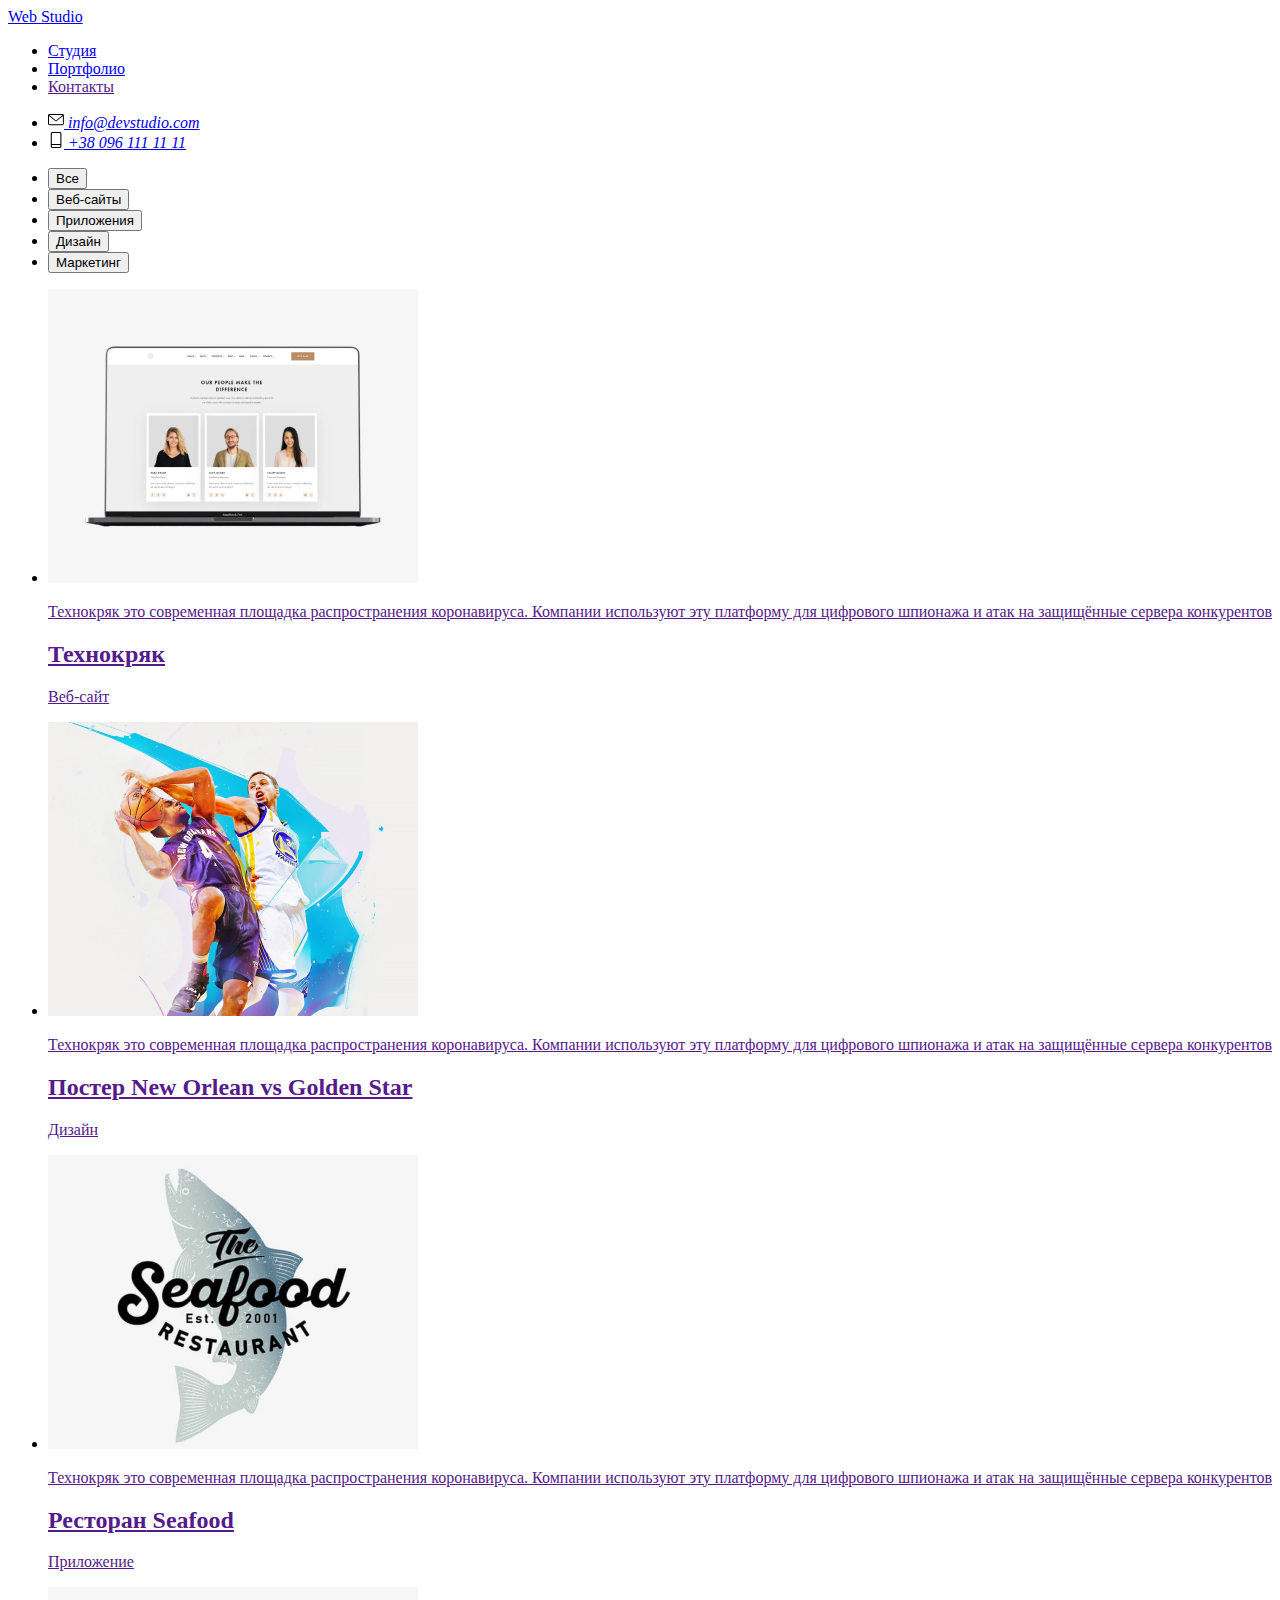
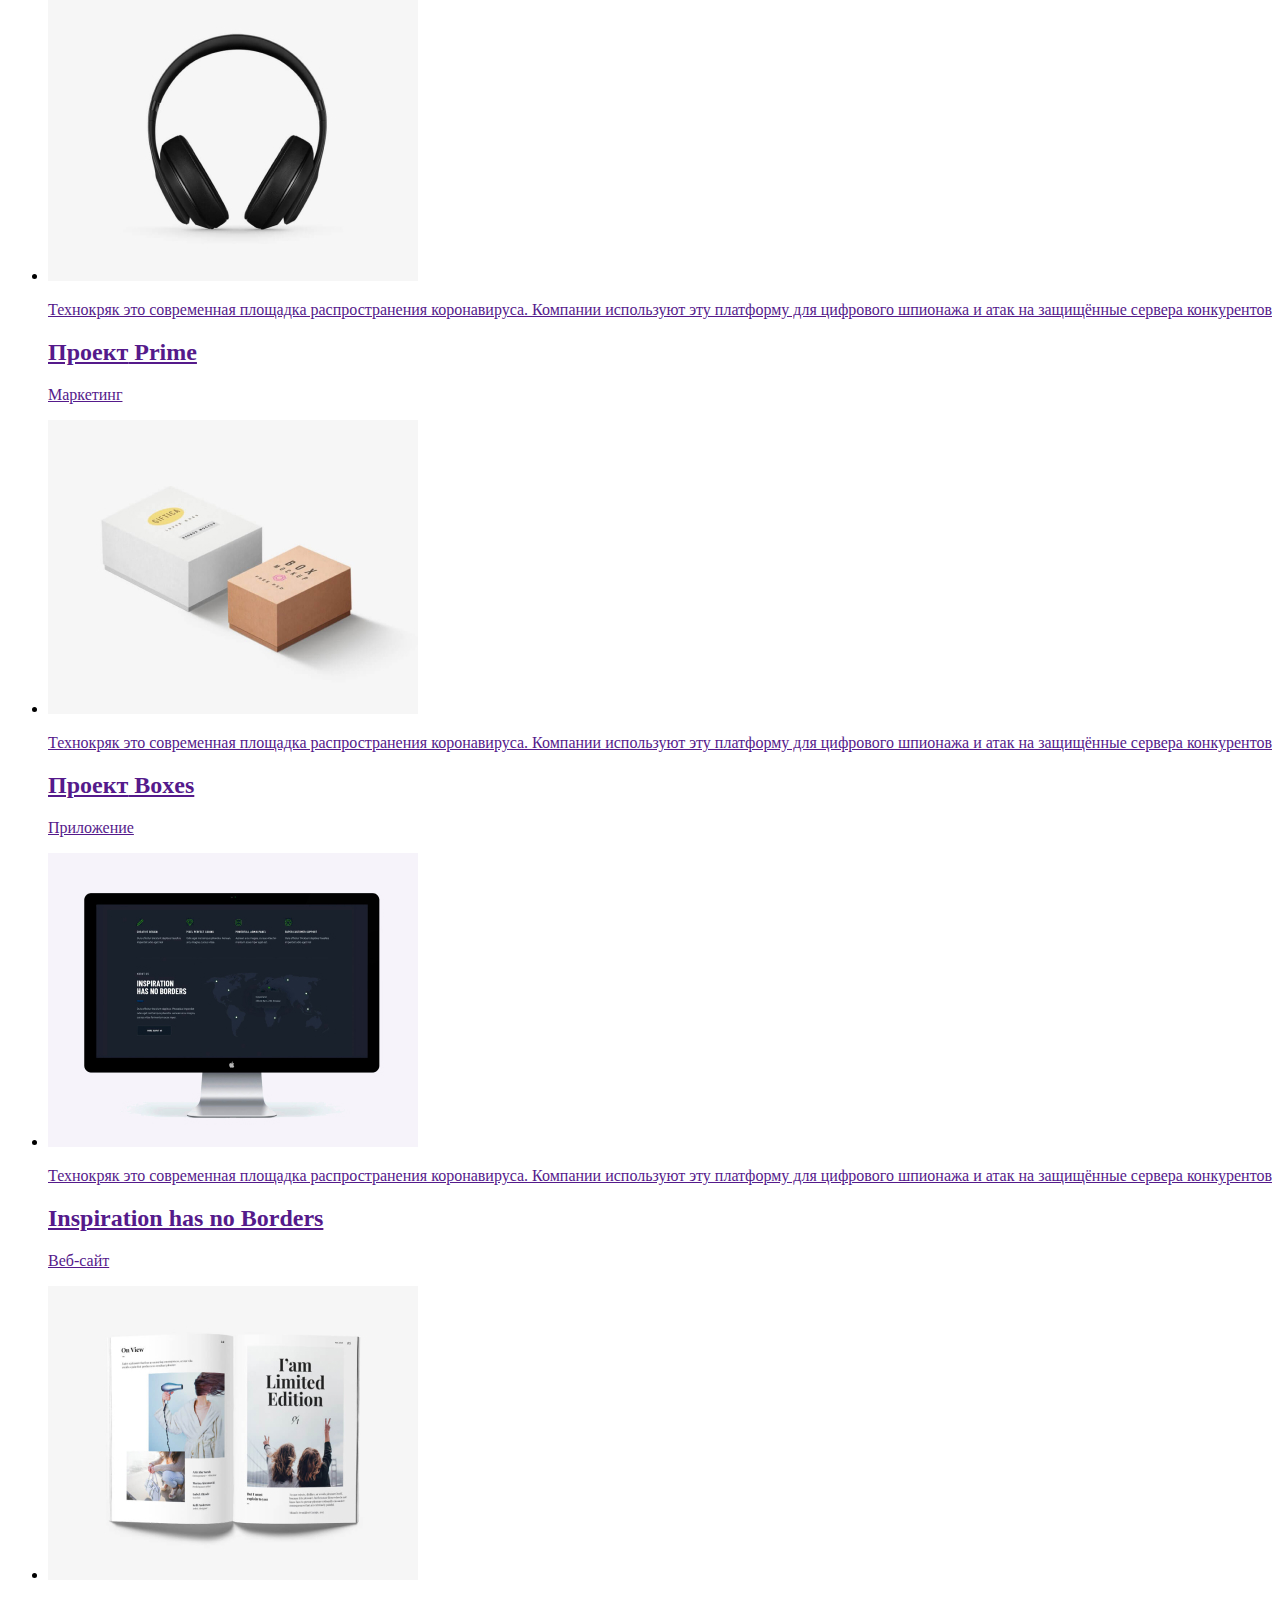
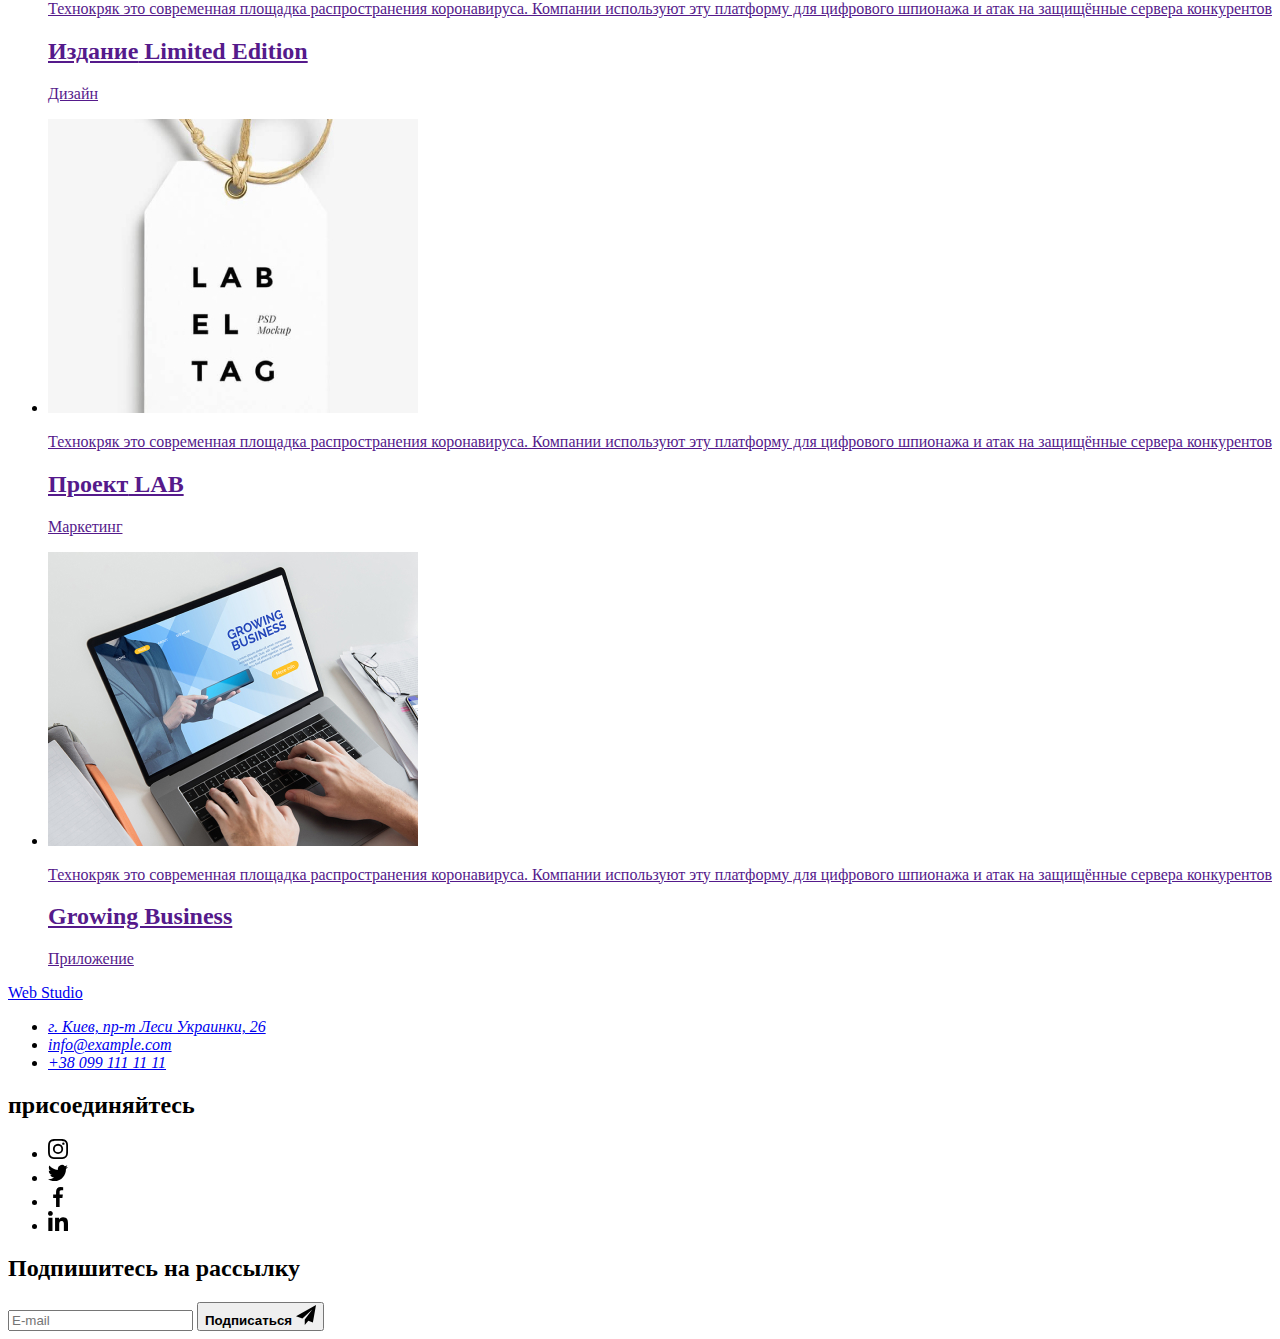
==== portfolio.html @ e08dc36c "Добавляет верстку Студии" ====
<!DOCTYPE html>
<html lang="ru">
  <head>
    <meta charset="UTF-8" />
    <meta name="viewport" content="width=device-width, initial-scale=1.0" />
    <title>Web Studio</title>
    <link
      href="https://fonts.googleapis.com/css2?family=Raleway:wght@700&family=Roboto:wght@400;500;700&display=swap"
      rel="stylesheet"
    />
    <link rel="stylesheet" href="./css/normalise.css" />
    <link rel="stylesheet" href="./css/styles.css" />
  </head>
  <body>
    <!-- Шапка сайта -->
    <header class="conteiner portfolio">
      <div class="header-site-nav">
        <nav class="site-nav">
          <a href="./index.html" class="logo" aria-label="Логотип"
            ><span class="my-logo-1" lang="en">Web</span
            ><span class="my-logo-2" lang="en"> Studio</span></a
          >
          <ul class="header-list">
            <li class="header-list-link">
              <a href="./index.html" class="iten link">Студия</a>
            </li>
            <li class="header-list-link">
              <a href="portfolio.html" class="iten-portfolio link">Портфолио</a>
            </li>
            <li class="header-list-link">
              <a href="" class="iten link">Контакты</a>
            </li>
          </ul>
        </nav>
      </div>
      <div class="header-feedback">
        <address class="feedback-list">
          <ul class="feedback-list-item">
            <li class="feedback">
              <a href="mailto:info@devstudio.com" class="addrdess-link">
                <svg width="16" height="16" class="address-icon link">
                  <use href="./images/svg/sprite.svg#icon-envelope"></use>
                </svg>
                <span class="feedback-mail">info@devstudio.com</span>
              </a>
            </li>
            <li class="feedback">
              <a href="tel:+380961111111" class="addrdess-link">
                <svg width="16" height="16" class="address-icon link">
                  <use href="./images/svg/sprite.svg#icon-smartphone"></use>
                </svg>
                <span class="feedback-tel">+38 096 111 11 11</span>
              </a>
            </li>
          </ul>
        </address>
      </div>
    </header>
    <main class="main">
      <!-- Меню примеров работ -->
      <section class="section conteiner">
        <div class="main-menu">
          <h1 hidden>Меню примеров работ</h1>
          <ul class="main-menu-list">
            <li class="menu-link">
              <button class="button-link" type="button">Все</button>
            </li>
            <li class="menu-link">
              <button class="button-link" type="button">Веб-сайты</button>
            </li>
            <li class="menu-link">
              <button class="button-link" type="button">Приложения</button>
            </li>
            <li class="menu-link">
              <button class="button-link" type="button">Дизайн</button>
            </li>
            <li class="menu-link">
              <button class="button-link" type="button">Маркетинг</button>
            </li>
          </ul>
        </div>
        <!-- Галерея -->
        <div class="gallery">
          <ul class="examples">
            <li class="examples-link">
              <a href="" class="link-gallery">
                <div class="hover-text">
                  <img
                    src="./images/portfolio/project-1.jpg"
                    class="img-project"
                    width="370"
                    height="294"
                    alt="Ноутбук"
                  />
                  <p class="examples-text">
                    Технокряк это современная площадка распространения
                    коронавируса. Компании используют эту платформу для
                    цифрового шпионажа и атак на защищённые сервера конкурентов
                  </p>
                </div>
                <h2 class="examples-text-iten">Технокряк</h2>
                <p class="examples-name">Веб-сайт</p>
              </a>
            </li>
            <li class="examples-link">
              <a href="" class="link-gallery">
                <div class="hover-text">
                  <img
                    src="./images/portfolio/project-2.jpg"
                    class="img-project"
                    width="370"
                    height="294"
                    alt="Баскетболисты"
                  />
                  <p class="examples-text">
                    Технокряк это современная площадка распространения
                    коронавируса. Компании используют эту платформу для
                    цифрового шпионажа и атак на защищённые сервера конкурентов
                  </p>
                </div>
                <h2 class="examples-text-iten">
                  Постер <span lang="en">New Orlean vs Golden Star</span>
                </h2>
                <p class="examples-name">Дизайн</p>
              </a>
            </li>
            <li class="examples-link">
              <a href="" class="link-gallery">
                <div class="hover-text">
                  <img
                    src="./images/portfolio/project-3.jpg"
                    class="img-project"
                    width="370"
                    height="294"
                    alt="Логотип с рыбой"
                  />
                  <p class="examples-text">
                    Технокряк это современная площадка распространения
                    коронавируса. Компании используют эту платформу для
                    цифрового шпионажа и атак на защищённые сервера конкурентов
                  </p>
                </div>
                <h2 class="examples-text-iten">
                  Ресторан<span lang="en"> Seafood</span>
                </h2>
                <p class="examples-name">Приложение</p>
              </a>
            </li>
            <li class="examples-link">
              <a href="" class="link-gallery">
                <div class="hover-text">
                  <img
                    src="./images/portfolio/project-4.jpg"
                    class="img-project"
                    width="370"
                    height="294"
                    alt="Наушники"
                  />
                  <p class="examples-text">
                    Технокряк это современная площадка распространения
                    коронавируса. Компании используют эту платформу для
                    цифрового шпионажа и атак на защищённые сервера конкурентов
                  </p>
                </div>
                <h2 class="examples-text-iten">
                  Проект<span lang="en"> Prime</span>
                </h2>
                <p class="examples-name">Маркетинг</p>
              </a>
            </li>
            <li class="examples-link">
              <a href="" class="link-gallery">
                <div class="hover-text">
                  <img
                    src="./images/portfolio/project-5.jpg"
                    class="img-project"
                    width="370"
                    height="294"
                    alt="Коробки"
                  />
                  <p class="examples-text">
                    Технокряк это современная площадка распространения
                    коронавируса. Компании используют эту платформу для
                    цифрового шпионажа и атак на защищённые сервера конкурентов
                  </p>
                </div>
                <h2 class="examples-text-iten">
                  Проект<span lang="en"> Boxes</span>
                </h2>
                <p class="examples-name">Приложение</p>
              </a>
            </li>
            <li class="examples-link">
              <a href="" class="link-gallery">
                <div class="hover-text">
                  <img
                    src="./images/portfolio/project-6.jpg"
                    class="img-project"
                    width="370"
                    height="294"
                    alt="Монитор"
                  />
                  <p class="examples-text">
                    Технокряк это современная площадка распространения
                    коронавируса. Компании используют эту платформу для
                    цифрового шпионажа и атак на защищённые сервера конкурентов
                  </p>
                </div>
                <h2 class="examples-text-iten" lang="en">
                  Inspiration has no Borders
                </h2>
                <p class="examples-name">Веб-сайт</p>
              </a>
            </li>
            <li class="examples-link">
              <a href="" class="link-gallery">
                <div class="hover-text">
                  <img
                    src="./images/portfolio/project-7.jpg"
                    class="img-project"
                    width="370"
                    height="294"
                    alt="Открытая книга"
                  />
                  <p class="examples-text">
                    Технокряк это современная площадка распространения
                    коронавируса. Компании используют эту платформу для
                    цифрового шпионажа и атак на защищённые сервера конкурентов
                  </p>
                </div>
                <h2 class="examples-text-iten">
                  Издание<span lang="en"> Limited Edition</span>
                </h2>
                <p class="examples-name">Дизайн</p>
              </a>
            </li>
            <li class="examples-link">
              <a href="" class="link-gallery">
                <div class="hover-text">
                  <img
                    src="./images/portfolio/project-8.jpg"
                    class="img-project"
                    width="370"
                    height="294"
                    alt="Лейба"
                  />
                  <p class="examples-text">
                    Технокряк это современная площадка распространения
                    коронавируса. Компании используют эту платформу для
                    цифрового шпионажа и атак на защищённые сервера конкурентов
                  </p>
                </div>
                <h2 class="examples-text-iten">
                  Проект<span lang="en"> LAB</span>
                </h2>
                <p class="examples-name">Маркетинг</p>
              </a>
            </li>
            <li class="examples-link">
              <a href="" class="link-gallery">
                <div class="hover-text">
                  <img
                    src="./images/portfolio/project-9.jpg"
                    class="img-project"
                    width="370"
                    height="294"
                    alt="Програмист за ноутбуком"
                  />
                  <p class="examples-text">
                    Технокряк это современная площадка распространения
                    коронавируса. Компании используют эту платформу для
                    цифрового шпионажа и атак на защищённые сервера конкурентов
                  </p>
                </div>
                <h2 class="examples-text-iten" lang="en">Growing Business</h2>
                <p class="examples-name">Приложение</p>
              </a>
            </li>
          </ul>
        </div>
      </section>
    </main>
    <!-- Футер -->
    <footer class="footer">
      <div class="wrapper-footer conteiner">
        <div class="footer-nav">
          <nav class="logo-footer">
            <a href="./index.html" class="logo-site" aria-label="Логотип"
              ><span class="my-logo-1" lang="en">Web</span
              ><span class="my-logo-3" lang="en"> Studio</span></a
            >
          </nav>
          <address class="footer-address">
            <ul class="footer-address-links">
              <li class="footer-address-iten">
                <a
                  href="https://goo.gl/maps/bBCask6HfLS4FY2t6"
                  class="link-map link"
                  target="blank"
                  >г. Киев, пр-т Леси Украинки, 26</a
                >
              </li>
              <li class="footer-address-iten">
                <a href="mailto:info@example.com" class="link-feedback link"
                  >info@example.com</a
                >
              </li>
              <li class="footer-address-iten">
                <a href="tel:+380991111111" class="link-feedback link"
                  >+38 099 111 11 11</a
                >
              </li>
            </ul>
          </address>
        </div>
        <div class="footer-social-links">
          <h2 class="join">присоединяйтесь</h2>
          <ul class="social-list-link">
            <li class="social-links">
              <a
                href=""
                aria-label="Иконка инстаграмма"
                class="social-link link"
              >
                <svg width="20" height="20" class="social-footer link">
                  <use href="./images/svg/sprite.svg#icon-instagram"></use>
                </svg>
              </a>
            </li>
            <li class="social-links">
              <a href="" aria-label="Иконка твиттера" class="social-link">
                <svg width="20" height="20" class="social-footer link">
                  <use href="./images/svg/sprite.svg#icon-twitter"></use>
                </svg>
              </a>
            </li>
            <li class="social-links">
              <a href="" aria-label="Иконка фейсбука" class="social-link">
                <svg width="20" height="20" class="social-footer link">
                  <use href="./images/svg/sprite.svg#icon-facebook"></use>
                </svg>
              </a>
            </li>
            <li class="social-links">
              <a href="" aria-label="Иконка ликедина" class="social-link">
                <svg width="20" height="20" class="social-footer link">
                  <use href="./images/svg/sprite.svg#icon-linkedin"></use>
                </svg>
              </a>
            </li>
          </ul>
        </div>
        <div>
          <h2 class="join">Подпишитесь на рассылку</h2>
          <form class="footer-form">
            <div class="footer-form-input">
              <input
                type="email"
                name="user-email"
                id="user-email"
                class="form-input"
                placeholder="E-mail"
              />
              <button type="submit" class="footer-button">
                <b class="name-btn">Подписаться</b>
                <svg width="20" height="20" class="icon-submit">
                  <use href="./images/svg/sprite.svg#icon-submit"></use>
                </svg>
              </button>
            </div>
          </form>
        </div>
      </div>
    </footer>
  </body>
</html>
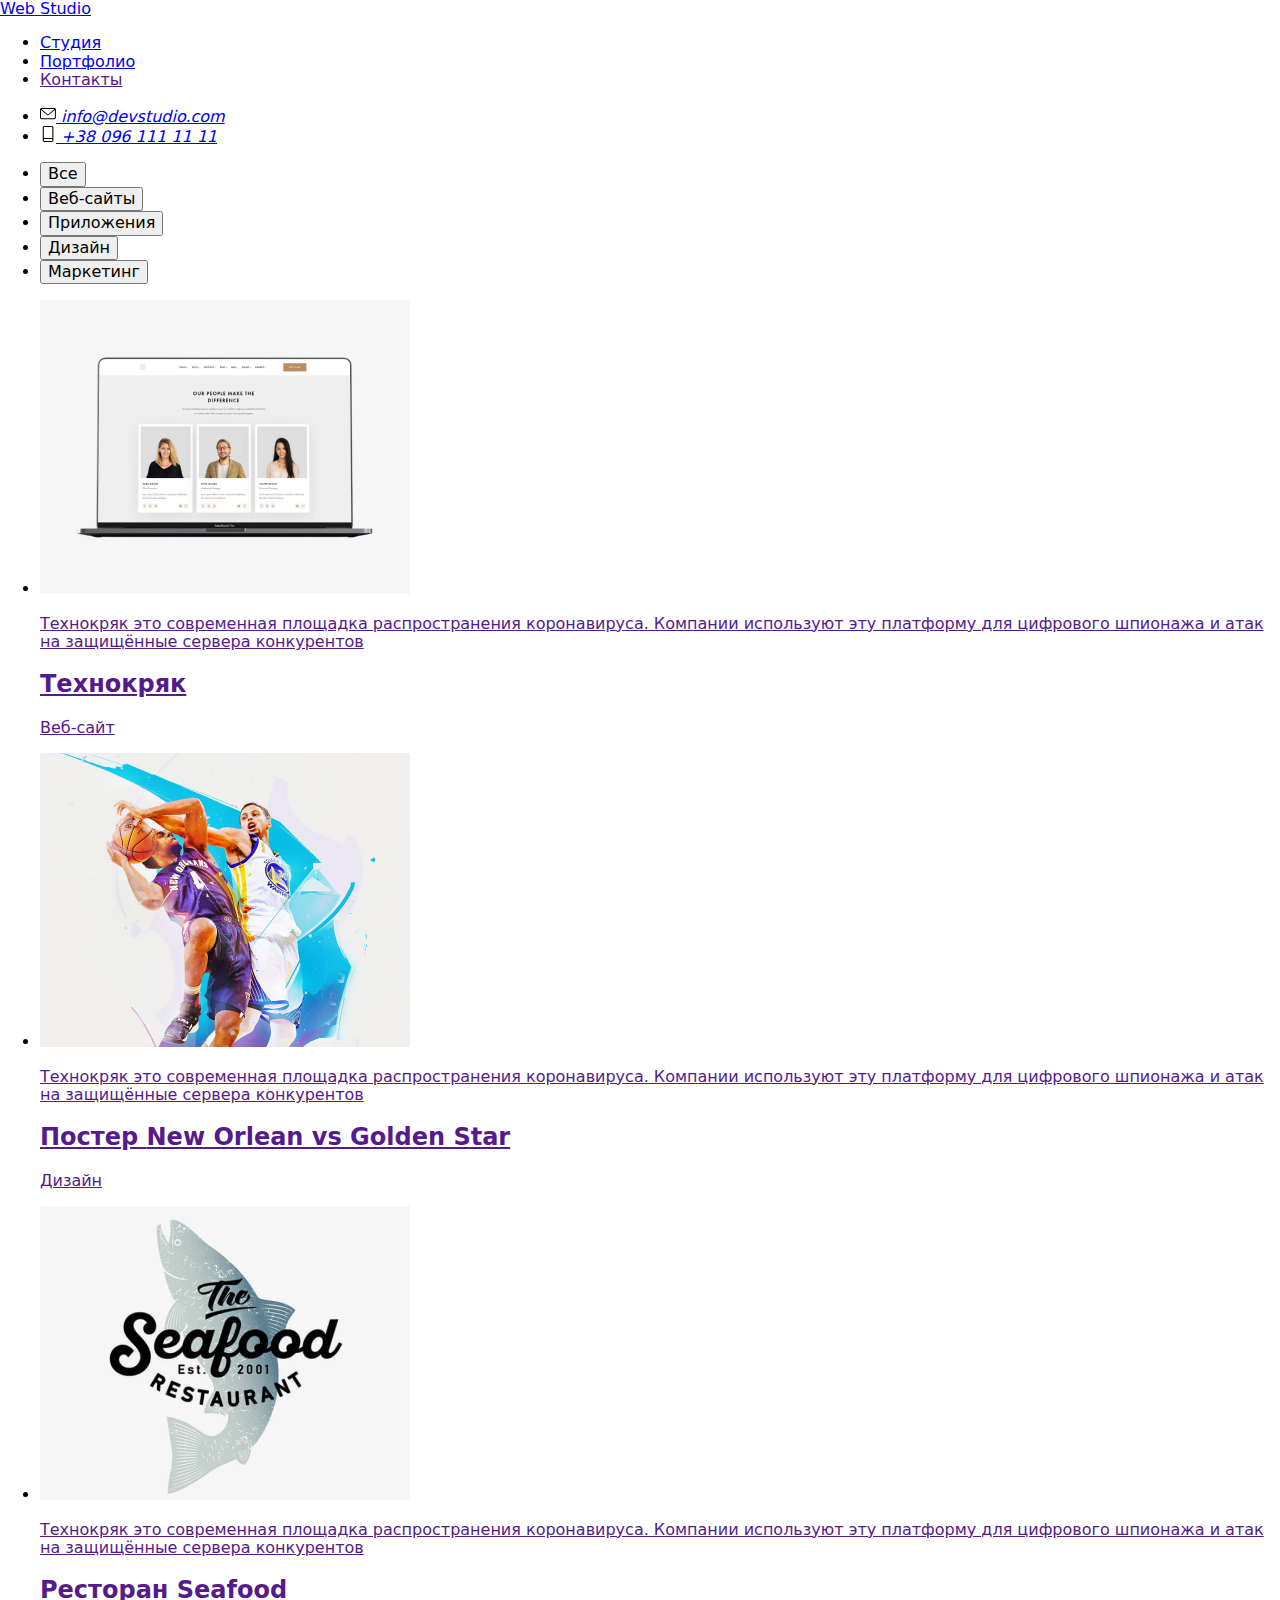
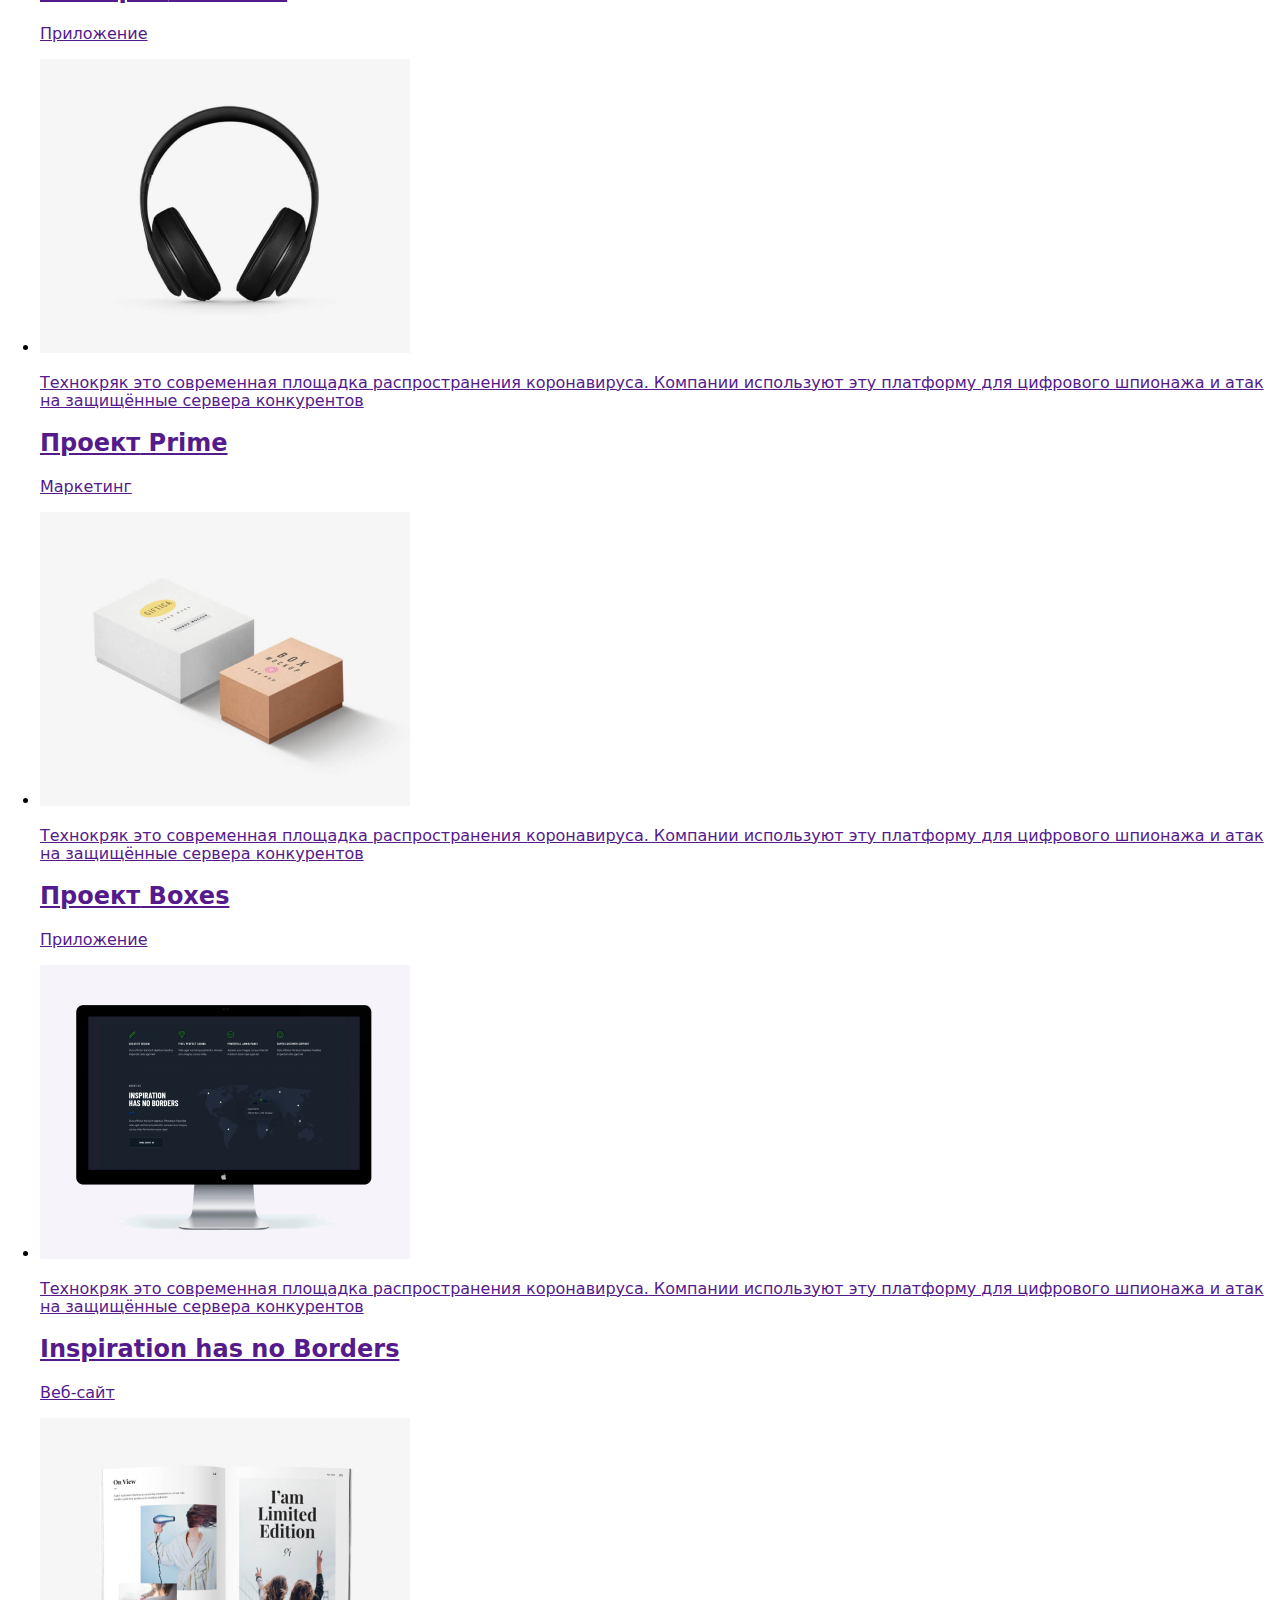
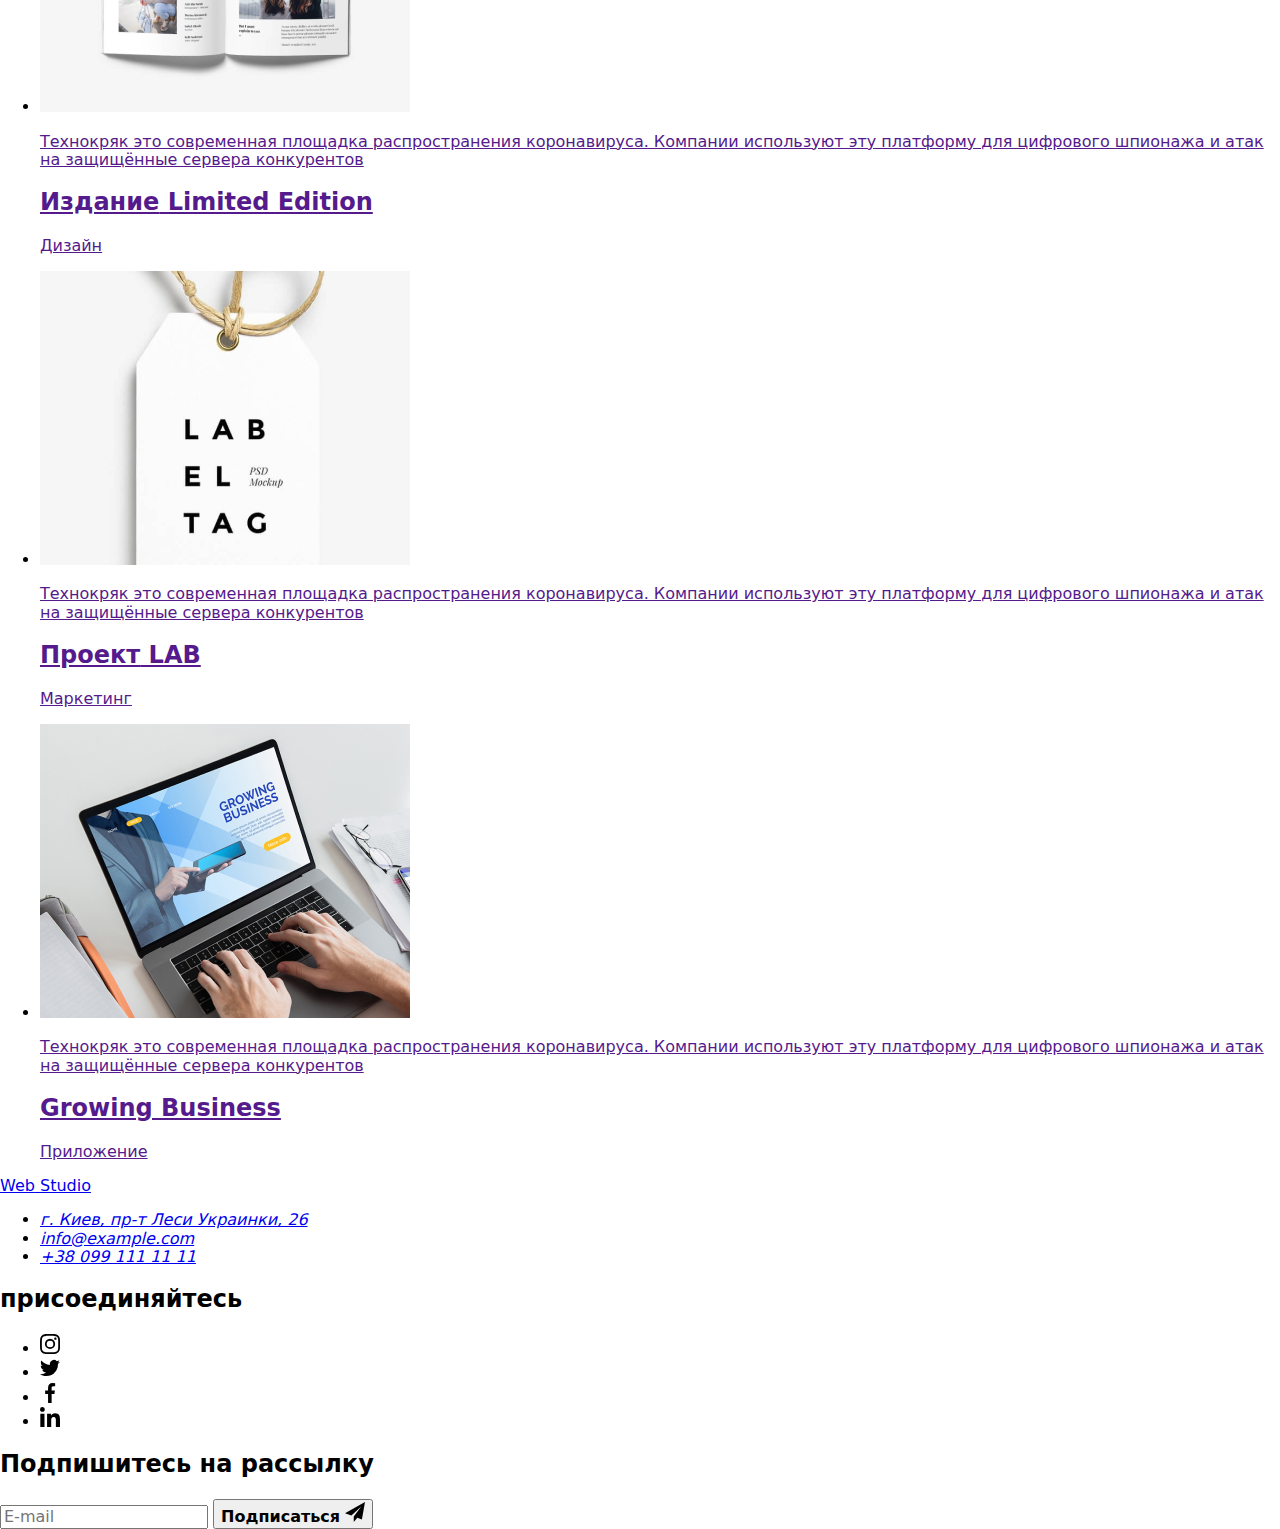
==== commit cbd696b6: "Добавляет компоненты корня Sass" ====
--- a/portfolio.html
+++ b/portfolio.html
@@ -9,7 +9,7 @@
       rel="stylesheet"
     />
     <link rel="stylesheet" href="./css/normalise.css" />
-    <link rel="stylesheet" href="./css/styles.css" />
+    <link rel="stylesheet" href="./css/portfolio.min.css" />
   </head>
   <body>
     <!-- Шапка сайта -->
--- a/css/portfolio.min.css
+++ b/css/portfolio.min.css
@@ -0,0 +1,2 @@
+/*! modern-normalize v0.6.0 | MIT License | https://github.com/sindresorhus/modern-normalize */*,*::before,*::after{-webkit-box-sizing:border-box;box-sizing:border-box}:root{-moz-tab-size:4;-o-tab-size:4;tab-size:4}html{line-height:1.15;-webkit-text-size-adjust:100%}body{margin:0}body{font-family:system-ui,-apple-system,"Segoe UI",Roboto,Helvetica,Arial,sans-serif,"Apple Color Emoji","Segoe UI Emoji"}hr{height:0}abbr[title]{-webkit-text-decoration:underline dotted;text-decoration:underline dotted}b,strong{font-weight:bolder}code,kbd,samp,pre{font-family:SFMono-Regular, Consolas, "Liberation Mono", Menlo, monospace;font-size:1em}small{font-size:80%}sub,sup{font-size:75%;line-height:0;position:relative;vertical-align:baseline}sub{bottom:-0.25em}sup{top:-0.5em}button,input,optgroup,select,textarea{font-family:inherit;font-size:100%;line-height:1.15;margin:0}button,select{text-transform:none}button,[type="button"],[type="reset"],[type="submit"]{-webkit-appearance:button}button::-moz-focus-inner,[type="button"]::-moz-focus-inner,[type="reset"]::-moz-focus-inner,[type="submit"]::-moz-focus-inner{border-style:none;padding:0}button:-moz-focusring,[type="button"]:-moz-focusring,[type="reset"]:-moz-focusring,[type="submit"]:-moz-focusring{outline:1px dotted ButtonText}fieldset{padding:0.35em 0.75em 0.625em}legend{padding:0}progress{vertical-align:baseline}[type="number"]::-webkit-inner-spin-button,[type="number"]::-webkit-outer-spin-button{height:auto}[type="search"]{-webkit-appearance:textfield;outline-offset:-2px}[type="search"]::-webkit-search-decoration{-webkit-appearance:none}::-webkit-file-upload-button{-webkit-appearance:button;font:inherit}summary{display:list-item}
+/*# sourceMappingURL=portfolio.min.css.map */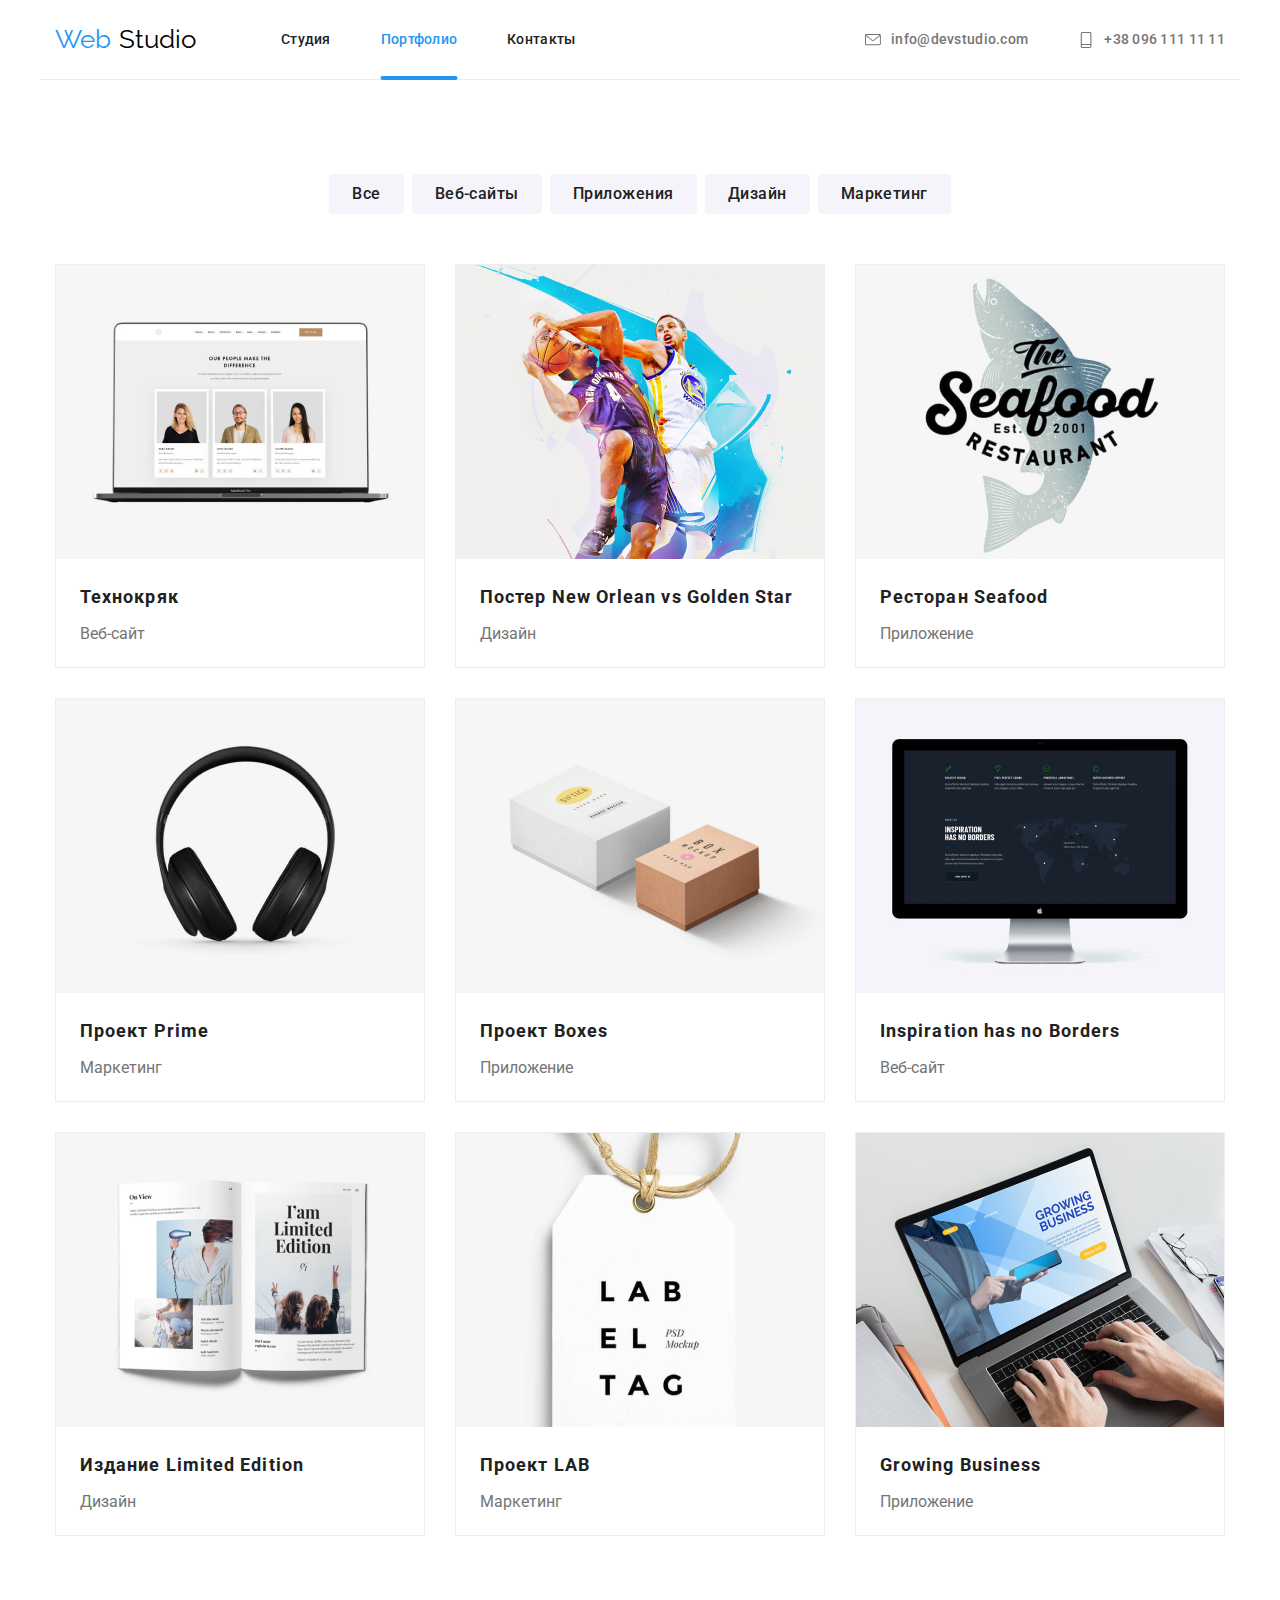
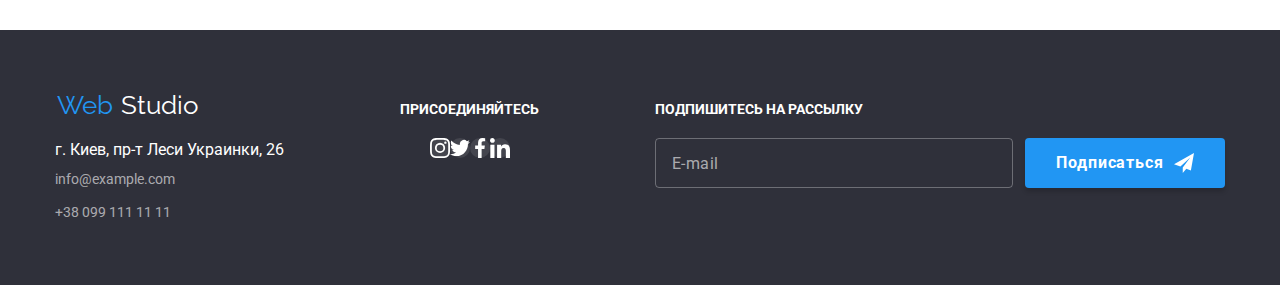
==== commit a1ec2dcf: "Добавляет Sass" ====
--- a/portfolio.html
+++ b/portfolio.html
@@ -8,7 +8,6 @@
       href="https://fonts.googleapis.com/css2?family=Raleway:wght@700&family=Roboto:wght@400;500;700&display=swap"
       rel="stylesheet"
     />
-    <link rel="stylesheet" href="./css/normalise.css" />
     <link rel="stylesheet" href="./css/portfolio.min.css" />
   </head>
   <body>
--- a/css/portfolio.min.css
+++ b/css/portfolio.min.css
@@ -1,2 +1,2 @@
-/*! modern-normalize v0.6.0 | MIT License | https://github.com/sindresorhus/modern-normalize */*,*::before,*::after{-webkit-box-sizing:border-box;box-sizing:border-box}:root{-moz-tab-size:4;-o-tab-size:4;tab-size:4}html{line-height:1.15;-webkit-text-size-adjust:100%}body{margin:0}body{font-family:system-ui,-apple-system,"Segoe UI",Roboto,Helvetica,Arial,sans-serif,"Apple Color Emoji","Segoe UI Emoji"}hr{height:0}abbr[title]{-webkit-text-decoration:underline dotted;text-decoration:underline dotted}b,strong{font-weight:bolder}code,kbd,samp,pre{font-family:SFMono-Regular, Consolas, "Liberation Mono", Menlo, monospace;font-size:1em}small{font-size:80%}sub,sup{font-size:75%;line-height:0;position:relative;vertical-align:baseline}sub{bottom:-0.25em}sup{top:-0.5em}button,input,optgroup,select,textarea{font-family:inherit;font-size:100%;line-height:1.15;margin:0}button,select{text-transform:none}button,[type="button"],[type="reset"],[type="submit"]{-webkit-appearance:button}button::-moz-focus-inner,[type="button"]::-moz-focus-inner,[type="reset"]::-moz-focus-inner,[type="submit"]::-moz-focus-inner{border-style:none;padding:0}button:-moz-focusring,[type="button"]:-moz-focusring,[type="reset"]:-moz-focusring,[type="submit"]:-moz-focusring{outline:1px dotted ButtonText}fieldset{padding:0.35em 0.75em 0.625em}legend{padding:0}progress{vertical-align:baseline}[type="number"]::-webkit-inner-spin-button,[type="number"]::-webkit-outer-spin-button{height:auto}[type="search"]{-webkit-appearance:textfield;outline-offset:-2px}[type="search"]::-webkit-search-decoration{-webkit-appearance:none}::-webkit-file-upload-button{-webkit-appearance:button;font:inherit}summary{display:list-item}
+html{-webkit-box-sizing:border-box;box-sizing:border-box}*,*::before,*::after{margin:0;padding:0;-webkit-box-sizing:inherit;box-sizing:inherit}*{text-decoration:none;list-style:none;font-family:Roboto;color:#212121}a{display:block;text-decoration:none}address{font-style:normal}ul{list-style-type:none;padding:0;margin:0}img{display:inline-block}.link{text-decoration:none;display:block}.section{padding-top:94px;padding-bottom:94px;padding-left:15px;padding-right:15px}.conteiner{max-width:1200px;padding-left:15px;padding-right:15px;margin-left:auto;margin-right:auto}.minor-title{font-weight:bold;font-size:36px;line-height:1.17;text-align:center;letter-spacing:0.03em}/*! modern-normalize v0.6.0 | MIT License | https://github.com/sindresorhus/modern-normalize */*,*::before,*::after{-webkit-box-sizing:border-box;box-sizing:border-box}:root{-moz-tab-size:4;-o-tab-size:4;tab-size:4}html{line-height:1.15;-webkit-text-size-adjust:100%}body{margin:0}body{font-family:system-ui,-apple-system,"Segoe UI",Roboto,Helvetica,Arial,sans-serif,"Apple Color Emoji","Segoe UI Emoji"}hr{height:0}abbr[title]{-webkit-text-decoration:underline dotted;text-decoration:underline dotted}b,strong{font-weight:bolder}code,kbd,samp,pre{font-family:SFMono-Regular, Consolas, "Liberation Mono", Menlo, monospace;font-size:1em}small{font-size:80%}sub,sup{font-size:75%;line-height:0;position:relative;vertical-align:baseline}sub{bottom:-0.25em}sup{top:-0.5em}button,input,optgroup,select,textarea{font-family:inherit;font-size:100%;line-height:1.15;margin:0}button,select{text-transform:none}button,[type="button"],[type="reset"],[type="submit"]{-webkit-appearance:button}button::-moz-focus-inner,[type="button"]::-moz-focus-inner,[type="reset"]::-moz-focus-inner,[type="submit"]::-moz-focus-inner{border-style:none;padding:0}button:-moz-focusring,[type="button"]:-moz-focusring,[type="reset"]:-moz-focusring,[type="submit"]:-moz-focusring{outline:1px dotted ButtonText}fieldset{padding:0.35em 0.75em 0.625em}legend{padding:0}progress{vertical-align:baseline}[type="number"]::-webkit-inner-spin-button,[type="number"]::-webkit-outer-spin-button{height:auto}[type="search"]{-webkit-appearance:textfield;outline-offset:-2px}[type="search"]::-webkit-search-decoration{-webkit-appearance:none}::-webkit-file-upload-button{-webkit-appearance:button;font:inherit}summary{display:list-item}.iten-studio,.iten,.iten-portfolio{position:relative;font-weight:500;font-size:14px;line-height:1.14;letter-spacing:0.02em;-webkit-transition:250ms cubic-bezier(0.4, 0, 0.2, 1);transition:250ms cubic-bezier(0.4, 0, 0.2, 1)}.iten:focus,.iten:hover{color:#2196f3}.header-list,.iten-studio,.iten-portfolio{color:#2196f3}.iten-studio::before{content:"";position:absolute;display:inline-block;left:50%;bottom:0;width:47px;height:4px;-webkit-transform:translate(-50%);transform:translate(-50%);background-color:#2196f3;border-radius:2px}.feedback-tel,.feedback-mail{font-weight:500;font-size:14px;line-height:1.14;letter-spacing:0.02em;font-style:normal;text-decoration:none;color:#757575;-webkit-transition:250ms cubic-bezier(0.4, 0, 0.2, 1);transition:250ms cubic-bezier(0.4, 0, 0.2, 1)}header{display:-webkit-box;display:-ms-flexbox;display:flex;-ms-flex-wrap:nowrap;flex-wrap:nowrap;-webkit-box-align:center;-ms-flex-align:center;align-items:center;-webkit-box-pack:justify;-ms-flex-pack:justify;justify-content:space-between}.site-nav{display:-webkit-box;display:-ms-flexbox;display:flex;-webkit-box-pack:center;-ms-flex-pack:center;justify-content:center;-webkit-box-align:center;-ms-flex-align:center;align-items:center}.header-list{display:-webkit-box;display:-ms-flexbox;display:flex;-webkit-box-pack:center;-ms-flex-pack:center;justify-content:center;-webkit-box-align:center;-ms-flex-align:center;align-items:center}.header-list-link:not(:last-child){margin-right:50px}.feedback-list-item{display:-webkit-box;display:-ms-flexbox;display:flex;-webkit-box-pack:center;-ms-flex-pack:center;justify-content:center;-webkit-box-align:center;-ms-flex-align:center;align-items:center}.feedback:not(:last-child){margin-right:50px}header a{display:block;padding-top:32px;padding-bottom:32px}.addrdess-link{display:-webkit-box;display:-ms-flexbox;display:flex;-webkit-box-pack:center;-ms-flex-pack:center;justify-content:center;-webkit-box-align:center;-ms-flex-align:center;align-items:center;-webkit-transition:250ms cubic-bezier(0.4, 0, 0.2, 1);transition:250ms cubic-bezier(0.4, 0, 0.2, 1)}.address-icon{margin-right:10px;fill:#757575;-webkit-transition:250ms cubic-bezier(0.4, 0, 0.2, 1);transition:250ms cubic-bezier(0.4, 0, 0.2, 1)}.addrdess-link:hover .address-icon,.addrdess-link:focus .address-icon{fill:#2196f3}.addrdess-link:hover .feedback-tel,.addrdess-link:hover .feedback-mail,.addrdess-link:focus .feedback-tel,.addrdess-link:focus .feedback-mail{color:#2196f3}.logo{display:-webkit-box;display:-ms-flexbox;display:flex;-webkit-box-pack:center;-ms-flex-pack:center;justify-content:center;-webkit-box-align:center;-ms-flex-align:center;align-items:center;margin-right:85px;padding-top:24px;padding-bottom:25px}.my-logo-1{margin-right:8px;-ms-flex-wrap:nowrap;flex-wrap:nowrap;font-family:Raleway;font-size:26px;line-height:1.19;color:#2196f3}.my-logo-2{-ms-flex-wrap:nowrap;flex-wrap:nowrap;font-family:Raleway;font-size:26px;line-height:1.19;color:#000}.my-logo-3{-ms-flex-wrap:nowrap;flex-wrap:nowrap;font-family:Raleway;font-size:26px;line-height:1.19;color:#fff}.portfolio{position:relative}.portfolio::before{content:"";position:absolute;display:inline-block;left:0;bottom:0;width:100%;height:1px;background-color:#ececec}.iten-portfolio{position:relative}.iten-portfolio::before{content:"";position:absolute;display:inline-block;left:50%;bottom:0;-webkit-transform:translate(-50%);transform:translate(-50%);width:77px;height:4px;background-color:#2196f3;border-radius:2px}.main-menu{margin-bottom:50px}.menu-link{font-weight:500;font-size:16px;line-height:1.63}.main-menu-list li:not(:last-child){margin-right:8px}.main-menu-list{display:-webkit-box;display:-ms-flexbox;display:flex;-webkit-box-pack:center;-ms-flex-pack:center;justify-content:center;-webkit-box-align:center;-ms-flex-align:center;align-items:center}.button-link{display:inline-block;padding-top:6px;padding-right:22px;padding-bottom:6px;padding-left:22px;cursor:pointer;border:1px solid transparent;font-weight:500;font-size:16px;line-height:1.63;letter-spacing:0.03em;text-align:center;background:#f5f4fa;border-radius:4px;-webkit-transition:250ms cubic-bezier(0.4, 0, 0.2, 1);transition:250ms cubic-bezier(0.4, 0, 0.2, 1)}.button-link:hover,.button-link:focus{background:#2196f3;-webkit-box-shadow:0px 2px 2px rgba(0,0,0,0.12),0px 1px 2px rgba(0,0,0,0.08),0px 3px 1px rgba(0,0,0,0.1);box-shadow:0px 2px 2px rgba(0,0,0,0.12),0px 1px 2px rgba(0,0,0,0.08),0px 3px 1px rgba(0,0,0,0.1);border-radius:4px;color:#ffffff}.examples{display:-webkit-box;display:-ms-flexbox;display:flex;-webkit-box-pack:center;-ms-flex-pack:center;justify-content:center;-webkit-box-align:center;-ms-flex-align:center;align-items:center;-ms-flex-wrap:wrap;flex-wrap:wrap}.examples-link{display:block;width:370px;height:404px;position:relative}.examples-link:hover,.examples-link:focus{-webkit-box-shadow:1px 4px 6px rgba(0,0,0,0.16),0px 4px 4px rgba(0,0,0,0.06),0px 1px 1px rgba(0,0,0,0.12);box-shadow:1px 4px 6px rgba(0,0,0,0.16),0px 4px 4px rgba(0,0,0,0.06),0px 1px 1px rgba(0,0,0,0.12)}.examples-link:hover .examples-text,.examples-link:focus .examples-text{-webkit-transform:translateY(0);transform:translateY(0)}.examples-link:not(:nth-child(3n)){margin-right:30px}.examples-link:not(:nth-last-child(-n+3)){margin-bottom:30px}.link-gallery{display:inline-block;width:370px;height:404px;outline:none;text-decoration:none;border:1px solid #eee;-webkit-box-sizing:border-box;box-sizing:border-box}.hover-text{position:relative;overflow:hidden;margin-bottom:20px}.img-project{display:block}.examples-text{position:absolute;display:inline-block;top:0;left:0;width:368px;height:294px;padding-top:63px;padding-right:24px;padding-bottom:63px;padding-left:24px;-webkit-transform:translateY(100%);transform:translateY(100%);background:rgba(33,150,243,0.9);font-weight:normal;font-size:18px;line-height:1.56;letter-spacing:0.03em;color:#fff;-webkit-transition:250ms cubic-bezier(0.4, 0, 0.2, 1);transition:250ms cubic-bezier(0.4, 0, 0.2, 1)}.examples-text-iten{margin-bottom:4px;padding-left:24px;padding-right:24px;font-weight:bold;font-size:18px;line-height:2;letter-spacing:0.06em}.examples-name{padding-left:24px;padding-right:24px;padding-bottom:20px;font-size:16px;line-height:1.88;color:#757575}.footer{background:#2f303a}.logo-site{display:-webkit-box;display:-ms-flexbox;display:flex;-webkit-box-pack:center;-ms-flex-pack:center;justify-content:center;-webkit-box-align:center;-ms-flex-align:center;align-items:center;margin-right:85px;cursor:pointer}.wrapper-footer{display:-webkit-box;display:-ms-flexbox;display:flex;-webkit-box-pack:justify;-ms-flex-pack:justify;justify-content:space-between;-webkit-box-align:baseline;-ms-flex-align:baseline;align-items:baseline;padding-top:60px;padding-bottom:60px}.logo-footer{margin-bottom:20px}.footer-address-links li:not(:last-child){margin-bottom:9px}.link-map{font-style:normal;cursor:pointer;color:#ffffff}.link-feedback{font-size:14px;line-height:1.71;font-style:normal;cursor:pointer;color:rgba(255,255,255,0.6)}.join{display:block;margin-bottom:20px;text-transform:uppercase;font-size:14px;line-height:1.14;color:#ffffff}.social-list-link{display:-webkit-box;display:-ms-flexbox;display:flex;-webkit-box-pack:center;-ms-flex-pack:center;justify-content:center;-webkit-box-align:center;-ms-flex-align:center;align-items:center}.social-footer{fill:#ffffff}.social-link{border-radius:50%;background-color:rgba(255,255,255,0.1)}.footer-form{display:-webkit-box;display:-ms-flexbox;display:flex;-webkit-box-pack:justify;-ms-flex-pack:justify;justify-content:space-between}.footer-form-input{display:-webkit-box;display:-ms-flexbox;display:flex;-webkit-box-pack:center;-ms-flex-pack:center;justify-content:center;-webkit-box-align:center;-ms-flex-align:center;align-items:center}.form-input{margin-right:12px;width:358px;height:50px;padding-left:16px;font-size:16px;line-height:1.25;letter-spacing:0.03em;color:#ffffff;background-color:transparent;border:1px solid rgba(255,255,255,0.3);border-radius:4px}.form-input:focus{outline:none}.form-input::-webkit-input-placeholder{font-size:16px;line-height:1.25;letter-spacing:0.03em;color:rgba(255,255,255,0.6)}.form-input:-ms-input-placeholder{font-size:16px;line-height:1.25;letter-spacing:0.03em;color:rgba(255,255,255,0.6)}.form-input::-ms-input-placeholder{font-size:16px;line-height:1.25;letter-spacing:0.03em;color:rgba(255,255,255,0.6)}.form-input::placeholder{font-size:16px;line-height:1.25;letter-spacing:0.03em;color:rgba(255,255,255,0.6)}.footer-button{display:-webkit-box;display:-ms-flexbox;display:flex;-webkit-box-pack:center;-ms-flex-pack:center;justify-content:center;-webkit-box-align:center;-ms-flex-align:center;align-items:center;padding:0;border:none;width:200px;height:50px;background:#2196f3;-webkit-box-shadow:0px 4px 4px rgba(0,0,0,0.15);box-shadow:0px 4px 4px rgba(0,0,0,0.15);border-radius:4px}.name-btn{margin-right:10px;font-size:16px;line-height:30px;font-size:16px;line-height:1.88;letter-spacing:0.06em;color:#ffffff}.icon-submit{fill:#ffffff}.portfolio{position:relative}.portfolio::before{content:"";position:absolute;display:inline-block;left:0;bottom:0;width:100%;height:1px;background-color:#ececec}.iten-portfolio{position:relative}.iten-portfolio::before{content:"";position:absolute;display:inline-block;left:50%;bottom:0;-webkit-transform:translate(-50%);transform:translate(-50%);width:77px;height:4px;background-color:#2196f3;border-radius:2px}.main-menu{margin-bottom:50px}.menu-link{font-weight:500;font-size:16px;line-height:1.63}.main-menu-list li:not(:last-child){margin-right:8px}.main-menu-list{display:-webkit-box;display:-ms-flexbox;display:flex;-webkit-box-pack:center;-ms-flex-pack:center;justify-content:center;-webkit-box-align:center;-ms-flex-align:center;align-items:center}.button-link{display:inline-block;padding-top:6px;padding-right:22px;padding-bottom:6px;padding-left:22px;cursor:pointer;border:1px solid transparent;font-weight:500;font-size:16px;line-height:1.63;letter-spacing:0.03em;text-align:center;background:#f5f4fa;border-radius:4px;-webkit-transition:250ms cubic-bezier(0.4, 0, 0.2, 1);transition:250ms cubic-bezier(0.4, 0, 0.2, 1)}.button-link:hover,.button-link:focus{background:#2196f3;-webkit-box-shadow:0px 2px 2px rgba(0,0,0,0.12),0px 1px 2px rgba(0,0,0,0.08),0px 3px 1px rgba(0,0,0,0.1);box-shadow:0px 2px 2px rgba(0,0,0,0.12),0px 1px 2px rgba(0,0,0,0.08),0px 3px 1px rgba(0,0,0,0.1);border-radius:4px;color:#ffffff}
 /*# sourceMappingURL=portfolio.min.css.map */